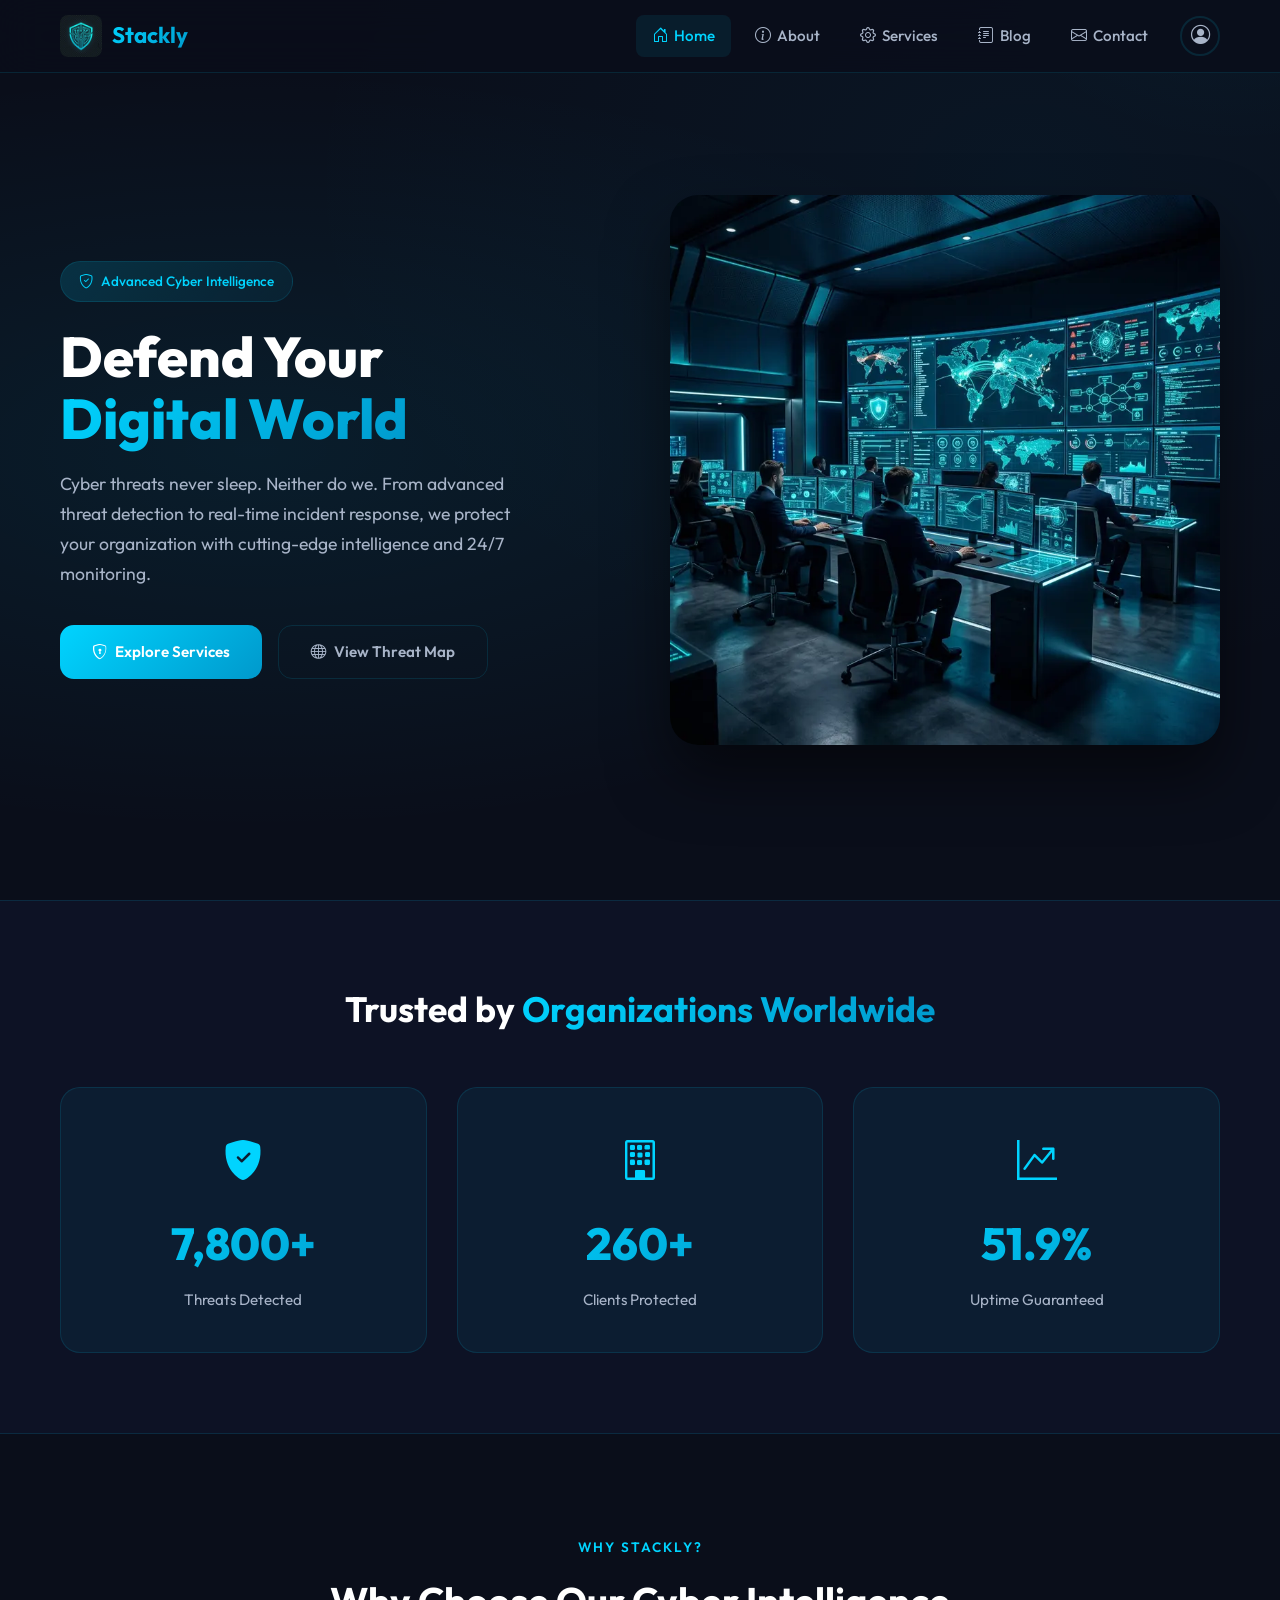
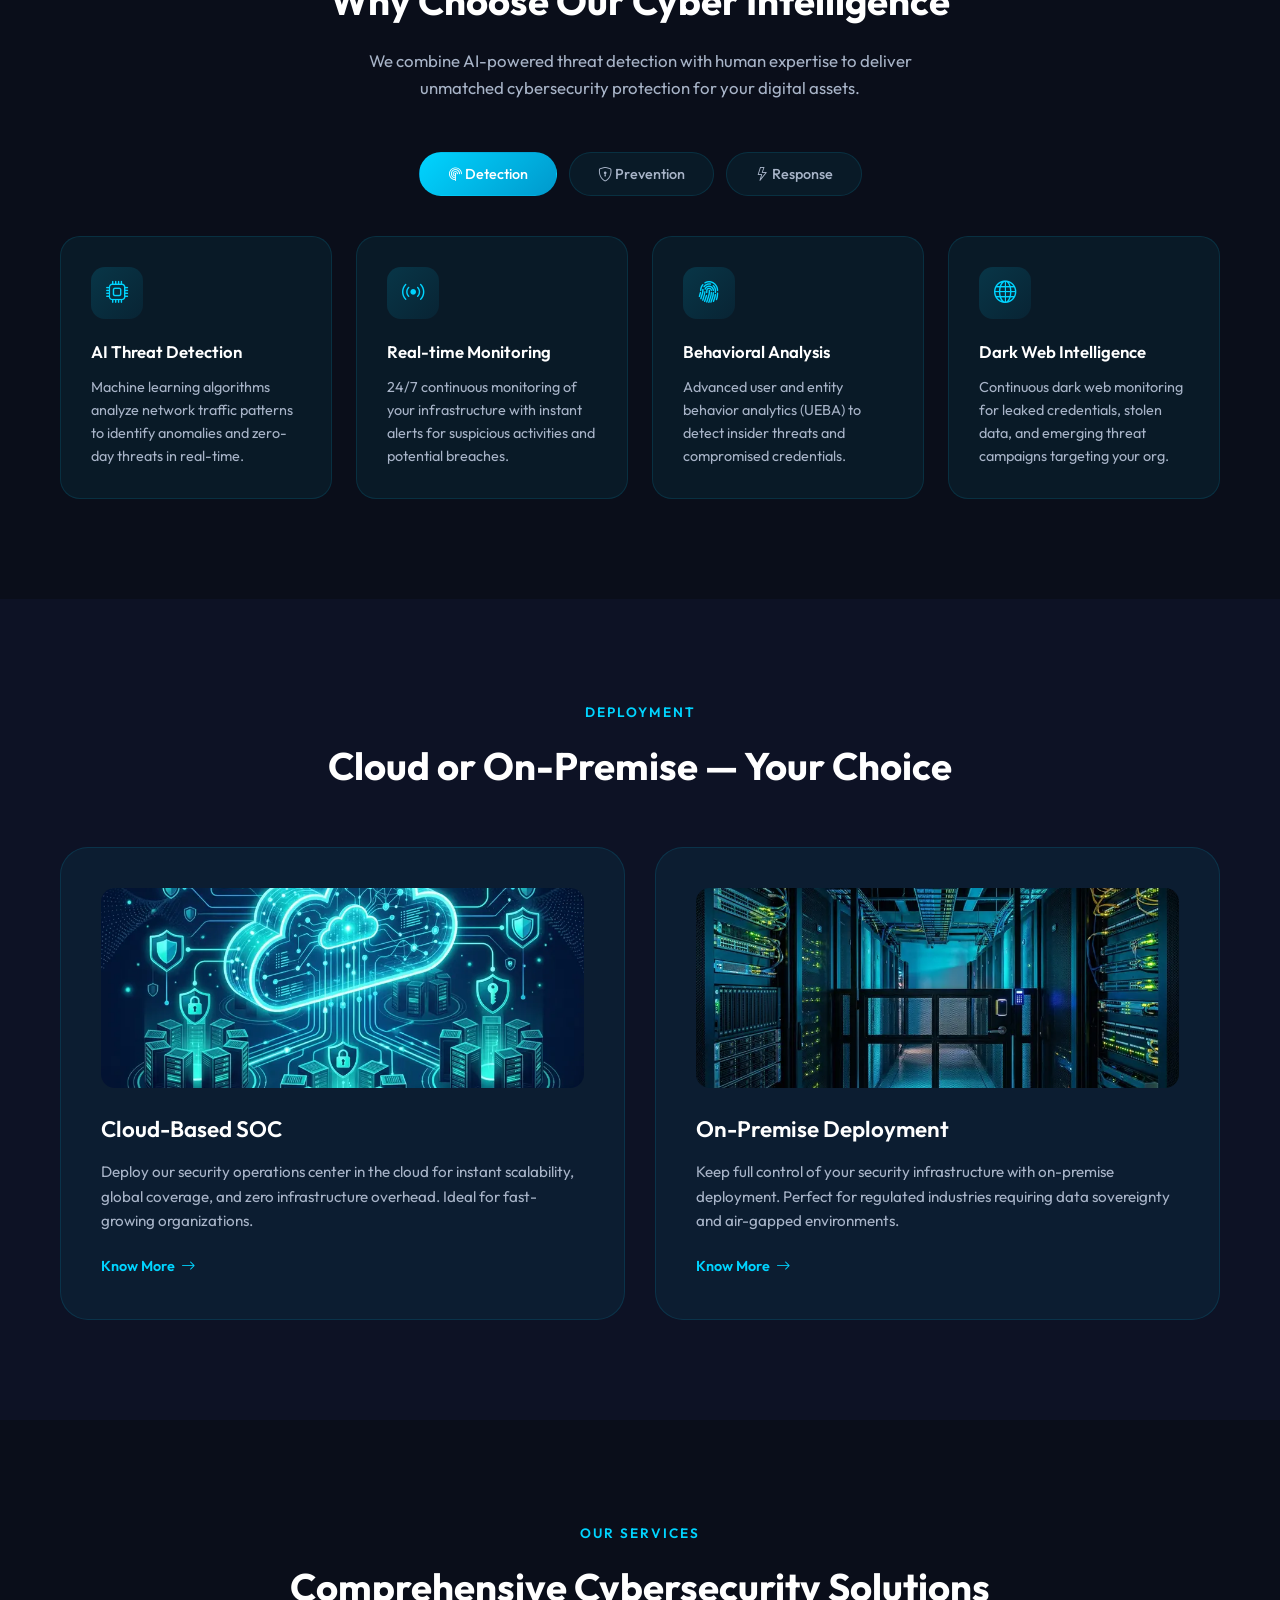
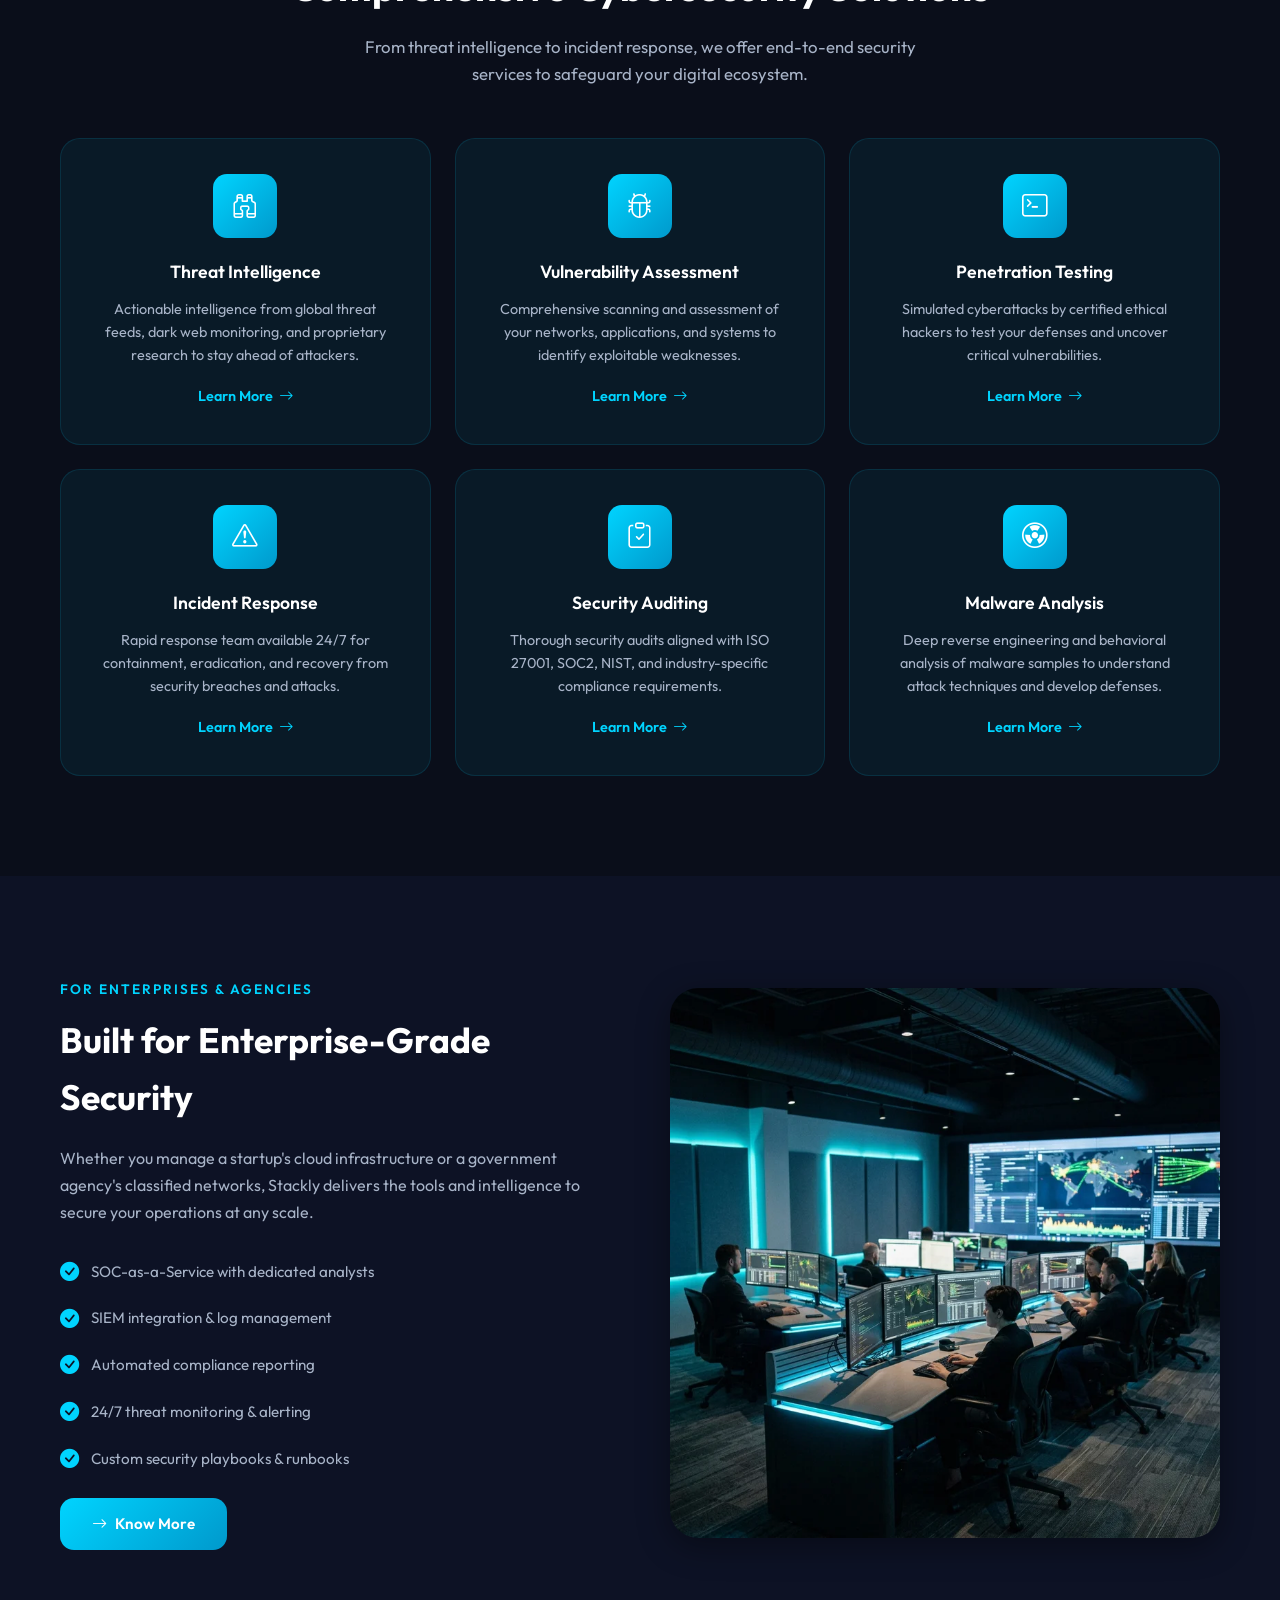
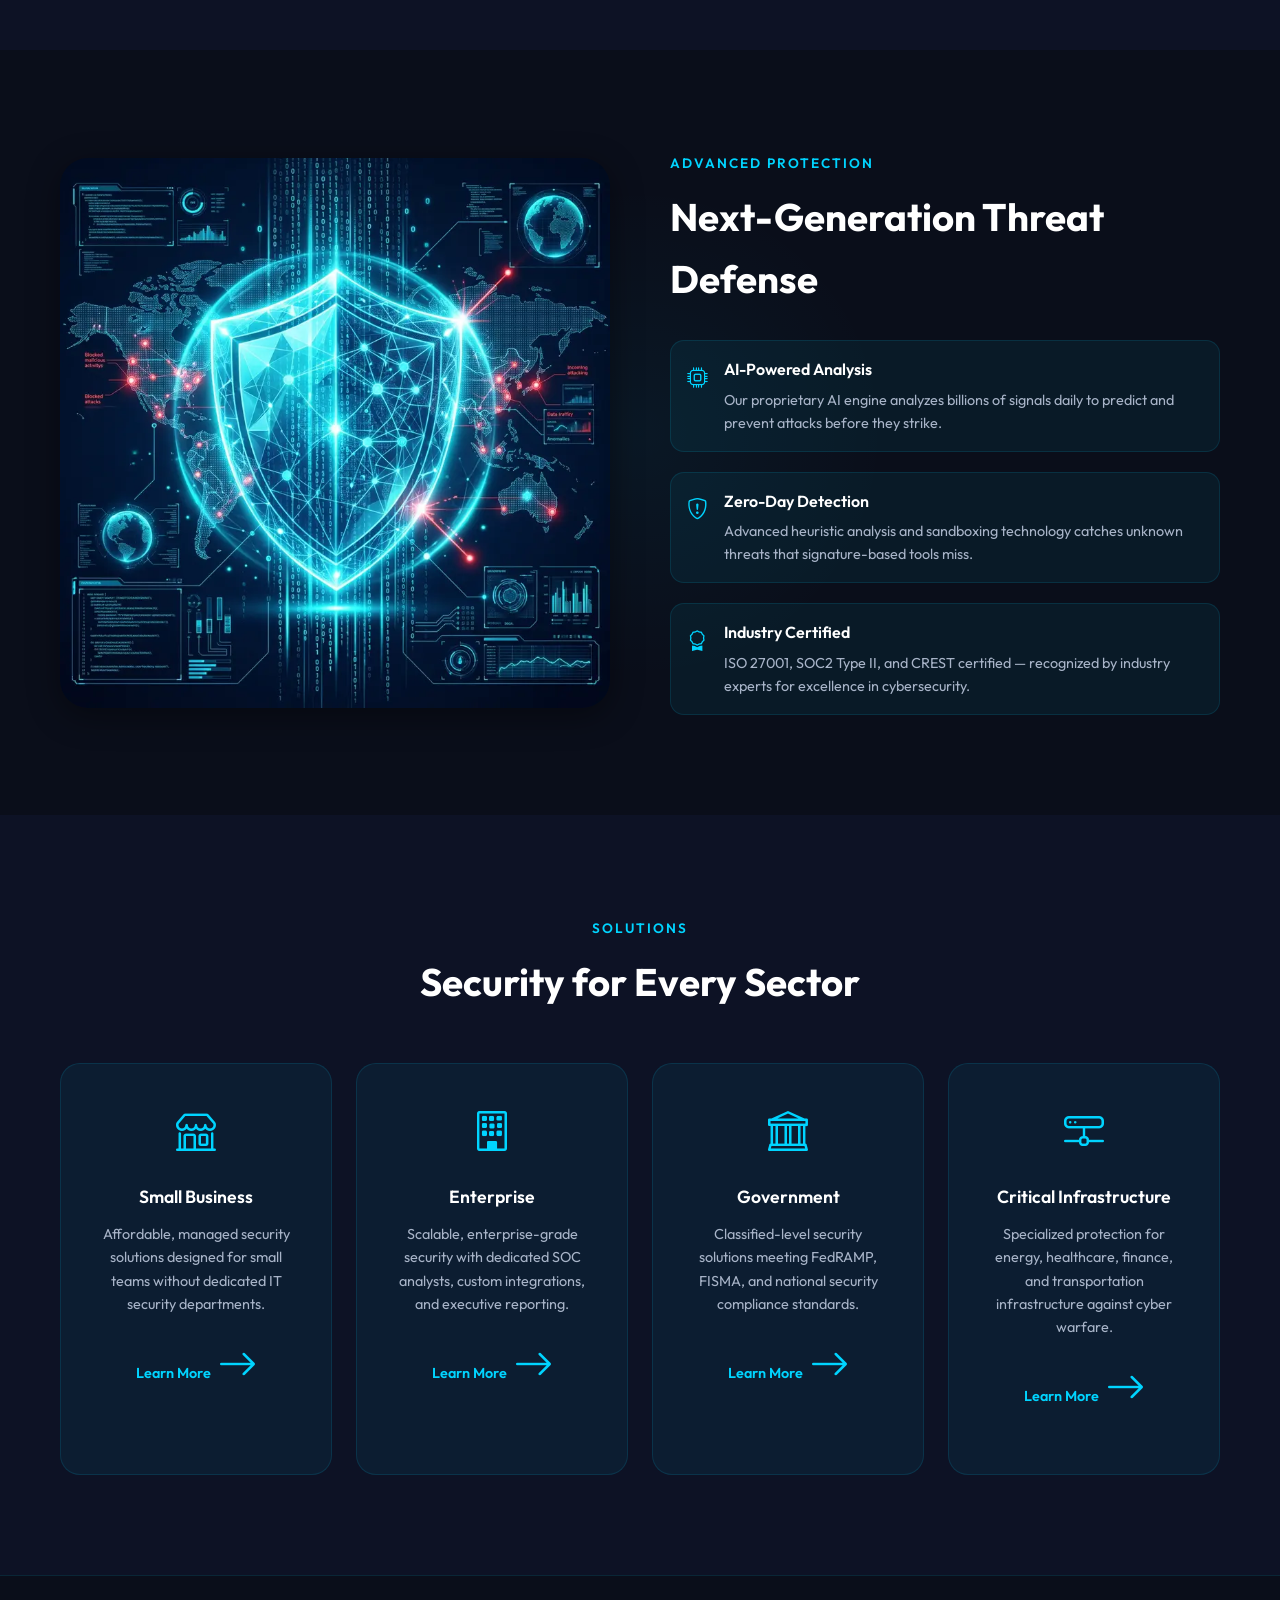
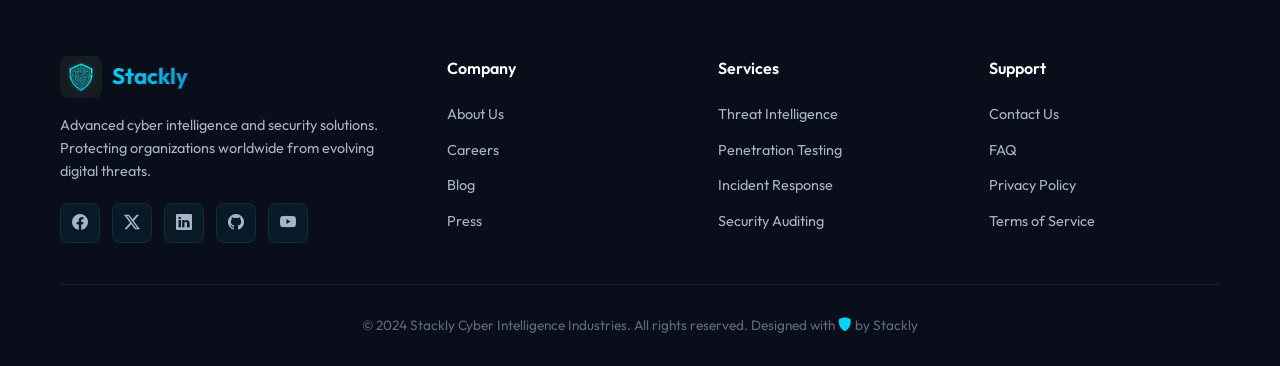
==== index.html @ 133c7b4c "Deploy Cyber Intelligence theme and configure GitHub Pages" ====
<!DOCTYPE html>
<html lang="en">
<head>
  <meta charset="UTF-8">
  <meta name="viewport" content="width=device-width, initial-scale=1.0">
  <meta name="description" content="Stackly Cyber Intelligence - Advanced threat detection, vulnerability assessment, and cybersecurity solutions for enterprises and organizations worldwide.">
  <title>Stackly || Cyber Intelligence</title>
  <link href="https://cdn.jsdelivr.net/npm/bootstrap-icons@1.11.3/font/bootstrap-icons.css" rel="stylesheet">
  <link rel="stylesheet" href="style.css">
</head>
<body>

<!-- ===== NAVBAR ===== -->
<nav class="navbar" id="navbar">
  <div class="container">
    <a href="index.html" class="navbar-brand">
      <img src="logo.webp" alt="Stackly Logo" class="logo-img">
      <span class="brand-text">Stackly</span>
    </a>

    <ul class="nav-links" id="navLinks">
      <li><a href="index.html" class="active"><i class="bi bi-house-door"></i> Home</a></li>
      <li><a href="about.html"><i class="bi bi-info-circle"></i> About</a></li>
      <li><a href="services.html"><i class="bi bi-gear"></i> Services</a></li>
      <li><a href="blog.html"><i class="bi bi-journal-text"></i> Blog</a></li>
      <li><a href="contact.html"><i class="bi bi-envelope"></i> Contact</a></li>
      <li class="profile-dropdown">
        <button class="profile-btn" onclick="toggleDropdown()" aria-label="Profile menu">
          <i class="bi bi-person-circle"></i>
        </button>
        <div class="dropdown-menu" id="profileDropdown">
          <a href="login.html"><i class="bi bi-box-arrow-in-right"></i> Login</a>
          <a href="register.html"><i class="bi bi-person-plus"></i> Register</a>
        </div>
      </li>
    </ul>

    <button class="hamburger" onclick="toggleMenu()" aria-label="Toggle navigation">
      <span></span><span></span><span></span>
    </button>
  </div>
</nav>
<div class="nav-overlay" id="navOverlay"></div>

<!-- ===== SECTION 1: HERO ===== -->
<section class="hero-section" id="hero">
  <div class="container">
    <div class="hero-grid">
      <div class="hero-content">
        <div class="hero-badge">
          <i class="bi bi-shield-check"></i> Advanced Cyber Intelligence
        </div>
        <h1 class="hero-title">
          Defend Your<br><span>Digital World</span>
        </h1>
        <p class="hero-text">
          Cyber threats never sleep. Neither do we. From advanced threat detection to real-time incident response, we protect your organization with cutting-edge intelligence and 24/7 monitoring.
        </p>
        <div class="hero-buttons">
          <a href="error.html" class="btn-primary">
            <i class="bi bi-shield-lock"></i> Explore Services
          </a>
          <a href="error.html" class="btn-secondary">
            <i class="bi bi-globe"></i> View Threat Map
          </a>
        </div>
      </div>
      <div class="hero-image">
        <img src="hero-cyber.webp" alt="Cybersecurity Operations Center">
      </div>
    </div>
  </div>
</section>

<!-- ===== SECTION 2: STATS ===== -->
<section class="stats-section" id="stats">
  <div class="container">
    <h2 class="stats-title">Trusted by <span>Organizations Worldwide</span></h2>
    <div class="stats-grid">
      <div class="stat-card fade-up">
        <div class="stat-icon"><i class="bi bi-shield-fill-check"></i></div>
        <div class="stat-number counter" data-target="15000" data-suffix="+">0</div>
        <div class="stat-label">Threats Detected</div>
      </div>
      <div class="stat-card fade-up">
        <div class="stat-icon"><i class="bi bi-building"></i></div>
        <div class="stat-number counter" data-target="500" data-suffix="+">0</div>
        <div class="stat-label">Clients Protected</div>
      </div>
      <div class="stat-card fade-up">
        <div class="stat-icon"><i class="bi bi-graph-up-arrow"></i></div>
        <div class="stat-number counter" data-target="99" data-suffix=".9%">0</div>
        <div class="stat-label">Uptime Guaranteed</div>
      </div>
    </div>
  </div>
</section>

<!-- ===== SECTION 3: WHY CHOOSE US (TABS) ===== -->
<section class="why-section" id="why">
  <div class="container">
    <div class="section-header fade-up">
      <div class="section-subtitle">Why Stackly?</div>
      <h2 class="section-title">Why Choose Our Cyber Intelligence</h2>
      <p class="section-desc">We combine AI-powered threat detection with human expertise to deliver unmatched cybersecurity protection for your digital assets.</p>
    </div>

    <div class="tab-buttons fade-up">
      <button class="tab-btn active" data-tab="detection" onclick="switchTab('detection')">
        <i class="bi bi-radar"></i> Detection
      </button>
      <button class="tab-btn" data-tab="prevention" onclick="switchTab('prevention')">
        <i class="bi bi-shield-lock"></i> Prevention
      </button>
      <button class="tab-btn" data-tab="response" onclick="switchTab('response')">
        <i class="bi bi-lightning"></i> Response
      </button>
    </div>

    <div class="tab-content active" id="detection">
      <div class="feature-grid">
        <div class="feature-card fade-up">
          <div class="feature-icon"><i class="bi bi-cpu"></i></div>
          <h4>AI Threat Detection</h4>
          <p>Machine learning algorithms analyze network traffic patterns to identify anomalies and zero-day threats in real-time.</p>
        </div>
        <div class="feature-card fade-up">
          <div class="feature-icon"><i class="bi bi-broadcast"></i></div>
          <h4>Real-time Monitoring</h4>
          <p>24/7 continuous monitoring of your infrastructure with instant alerts for suspicious activities and potential breaches.</p>
        </div>
        <div class="feature-card fade-up">
          <div class="feature-icon"><i class="bi bi-fingerprint"></i></div>
          <h4>Behavioral Analysis</h4>
          <p>Advanced user and entity behavior analytics (UEBA) to detect insider threats and compromised credentials.</p>
        </div>
        <div class="feature-card fade-up">
          <div class="feature-icon"><i class="bi bi-globe"></i></div>
          <h4>Dark Web Intelligence</h4>
          <p>Continuous dark web monitoring for leaked credentials, stolen data, and emerging threat campaigns targeting your org.</p>
        </div>
      </div>
    </div>

    <div class="tab-content" id="prevention">
      <div class="feature-grid">
        <div class="feature-card fade-up">
          <div class="feature-icon"><i class="bi bi-firewall"></i></div>
          <h4>Next-Gen Firewall</h4>
          <p>Advanced firewall configurations with deep packet inspection and application-layer filtering for robust perimeter defense.</p>
        </div>
        <div class="feature-card fade-up">
          <div class="feature-icon"><i class="bi bi-lock"></i></div>
          <h4>Zero Trust Architecture</h4>
          <p>Implement zero trust security models — verify every user, device, and connection before granting network access.</p>
        </div>
        <div class="feature-card fade-up">
          <div class="feature-icon"><i class="bi bi-patch-check"></i></div>
          <h4>Vulnerability Management</h4>
          <p>Continuous vulnerability scanning and patch management to close security gaps before attackers exploit them.</p>
        </div>
        <div class="feature-card fade-up">
          <div class="feature-icon"><i class="bi bi-key"></i></div>
          <h4>Access Control</h4>
          <p>Multi-factor authentication and privileged access management to protect sensitive systems and data resources.</p>
        </div>
      </div>
    </div>

    <div class="tab-content" id="response">
      <div class="feature-grid">
        <div class="feature-card fade-up">
          <div class="feature-icon"><i class="bi bi-lightning-charge"></i></div>
          <h4>Incident Response</h4>
          <p>Rapid incident response with automated containment, investigation, and recovery procedures available 24/7/365.</p>
        </div>
        <div class="feature-card fade-up">
          <div class="feature-icon"><i class="bi bi-search"></i></div>
          <h4>Digital Forensics</h4>
          <p>Expert forensic analysis to determine breach scope, identify attack vectors, and gather evidence for prosecution.</p>
        </div>
        <div class="feature-card fade-up">
          <div class="feature-icon"><i class="bi bi-arrow-repeat"></i></div>
          <h4>Disaster Recovery</h4>
          <p>Comprehensive business continuity and disaster recovery planning to minimize downtime after security incidents.</p>
        </div>
        <div class="feature-card fade-up">
          <div class="feature-icon"><i class="bi bi-file-earmark-text"></i></div>
          <h4>Compliance Reporting</h4>
          <p>Automated compliance reporting for SOC2, ISO 27001, GDPR, HIPAA, and other regulatory frameworks and standards.</p>
        </div>
      </div>
    </div>
  </div>
</section>

<!-- ===== SECTION 4: PLATFORM (Cloud / On-Premise) ===== -->
<section class="platform-section" id="platform">
  <div class="container">
    <div class="section-header fade-up">
      <div class="section-subtitle">Deployment</div>
      <h2 class="section-title">Cloud or On-Premise — Your Choice</h2>
    </div>
    <div class="platform-grid">
      <div class="platform-card fade-up">
        <img src="cloud-soc.webp" alt="Cloud Security Operations Center">
        <h3>Cloud-Based SOC</h3>
        <p>Deploy our security operations center in the cloud for instant scalability, global coverage, and zero infrastructure overhead. Ideal for fast-growing organizations.</p>
        <a href="error.html" class="learn-link">Know More <i class="bi bi-arrow-right"></i></a>
      </div>
      <div class="platform-card fade-up">
        <img src="onprem-security.webp" alt="On-premise security deployment">
        <h3>On-Premise Deployment</h3>
        <p>Keep full control of your security infrastructure with on-premise deployment. Perfect for regulated industries requiring data sovereignty and air-gapped environments.</p>
        <a href="error.html" class="learn-link">Know More <i class="bi bi-arrow-right"></i></a>
      </div>
    </div>
  </div>
</section>

<!-- ===== SECTION 5: OUR SERVICES GRID ===== -->
<section class="services-section" id="services">
  <div class="container">
    <div class="section-header fade-up">
      <div class="section-subtitle">Our Services</div>
      <h2 class="section-title">Comprehensive Cybersecurity Solutions</h2>
      <p class="section-desc">From threat intelligence to incident response, we offer end-to-end security services to safeguard your digital ecosystem.</p>
    </div>
    <div class="services-grid">
      <div class="service-card fade-up">
        <div class="service-icon"><i class="bi bi-binoculars"></i></div>
        <h4>Threat Intelligence</h4>
        <p>Actionable intelligence from global threat feeds, dark web monitoring, and proprietary research to stay ahead of attackers.</p>
        <a href="error.html" class="learn-link">Learn More <i class="bi bi-arrow-right"></i></a>
      </div>
      <div class="service-card fade-up">
        <div class="service-icon"><i class="bi bi-bug"></i></div>
        <h4>Vulnerability Assessment</h4>
        <p>Comprehensive scanning and assessment of your networks, applications, and systems to identify exploitable weaknesses.</p>
        <a href="error.html" class="learn-link">Learn More <i class="bi bi-arrow-right"></i></a>
      </div>
      <div class="service-card fade-up">
        <div class="service-icon"><i class="bi bi-terminal"></i></div>
        <h4>Penetration Testing</h4>
        <p>Simulated cyberattacks by certified ethical hackers to test your defenses and uncover critical vulnerabilities.</p>
        <a href="error.html" class="learn-link">Learn More <i class="bi bi-arrow-right"></i></a>
      </div>
      <div class="service-card fade-up">
        <div class="service-icon"><i class="bi bi-exclamation-triangle"></i></div>
        <h4>Incident Response</h4>
        <p>Rapid response team available 24/7 for containment, eradication, and recovery from security breaches and attacks.</p>
        <a href="error.html" class="learn-link">Learn More <i class="bi bi-arrow-right"></i></a>
      </div>
      <div class="service-card fade-up">
        <div class="service-icon"><i class="bi bi-clipboard-check"></i></div>
        <h4>Security Auditing</h4>
        <p>Thorough security audits aligned with ISO 27001, SOC2, NIST, and industry-specific compliance requirements.</p>
        <a href="error.html" class="learn-link">Learn More <i class="bi bi-arrow-right"></i></a>
      </div>
      <div class="service-card fade-up">
        <div class="service-icon"><i class="bi bi-radioactive"></i></div>
        <h4>Malware Analysis</h4>
        <p>Deep reverse engineering and behavioral analysis of malware samples to understand attack techniques and develop defenses.</p>
        <a href="error.html" class="learn-link">Learn More <i class="bi bi-arrow-right"></i></a>
      </div>
    </div>
  </div>
</section>

<!-- ===== SECTION 6: ENTERPRISE ===== -->
<section class="small-biz-section" id="enterprise">
  <div class="container">
    <div class="small-biz-grid">
      <div class="small-biz-content fade-up">
        <div class="section-subtitle">For Enterprises & Agencies</div>
        <h2>Built for Enterprise-Grade Security</h2>
        <p>Whether you manage a startup's cloud infrastructure or a government agency's classified networks, Stackly delivers the tools and intelligence to secure your operations at any scale.</p>
        <ul class="biz-features">
          <li><i class="bi bi-check-circle-fill"></i> SOC-as-a-Service with dedicated analysts</li>
          <li><i class="bi bi-check-circle-fill"></i> SIEM integration & log management</li>
          <li><i class="bi bi-check-circle-fill"></i> Automated compliance reporting</li>
          <li><i class="bi bi-check-circle-fill"></i> 24/7 threat monitoring & alerting</li>
          <li><i class="bi bi-check-circle-fill"></i> Custom security playbooks & runbooks</li>
        </ul>
        <a href="services.html" class="btn-primary" style="margin-top: 24px;">
          <i class="bi bi-arrow-right"></i> Know More
        </a>
      </div>
      <div class="small-biz-image fade-up">
        <img src="cyber-ops.webp" alt="Enterprise cybersecurity operations">
      </div>
    </div>
  </div>
</section>

<!-- ===== SECTION 7: SPOTLIGHT ===== -->
<section class="spotlight-section" id="spotlight">
  <div class="container">
    <div class="spotlight-grid">
      <div class="spotlight-image fade-up">
        <img src="spotlight-cyber.webp" alt="Advanced threat protection technology">
      </div>
      <div class="spotlight-content fade-up">
        <div class="section-subtitle">Advanced Protection</div>
        <h2 class="section-title" style="text-align:left">Next-Generation Threat Defense</h2>
        <ul class="spotlight-list">
          <li>
            <i class="bi bi-cpu"></i>
            <div>
              <h4>AI-Powered Analysis</h4>
              <p>Our proprietary AI engine analyzes billions of signals daily to predict and prevent attacks before they strike.</p>
            </div>
          </li>
          <li>
            <i class="bi bi-shield-exclamation"></i>
            <div>
              <h4>Zero-Day Detection</h4>
              <p>Advanced heuristic analysis and sandboxing technology catches unknown threats that signature-based tools miss.</p>
            </div>
          </li>
          <li>
            <i class="bi bi-award"></i>
            <div>
              <h4>Industry Certified</h4>
              <p>ISO 27001, SOC2 Type II, and CREST certified — recognized by industry experts for excellence in cybersecurity.</p>
            </div>
          </li>
        </ul>
      </div>
    </div>
  </div>
</section>

<!-- ===== SECTION 8: SOLUTIONS GRID ===== -->
<section class="solutions-section" id="solutions">
  <div class="container">
    <div class="section-header fade-up">
      <div class="section-subtitle">Solutions</div>
      <h2 class="section-title">Security for Every Sector</h2>
    </div>
    <div class="solutions-grid">
      <div class="solution-card fade-up">
        <i class="bi bi-shop"></i>
        <h4>Small Business</h4>
        <p>Affordable, managed security solutions designed for small teams without dedicated IT security departments.</p>
        <a href="error.html" class="learn-link">Learn More <i class="bi bi-arrow-right"></i></a>
      </div>
      <div class="solution-card fade-up">
        <i class="bi bi-building"></i>
        <h4>Enterprise</h4>
        <p>Scalable, enterprise-grade security with dedicated SOC analysts, custom integrations, and executive reporting.</p>
        <a href="error.html" class="learn-link">Learn More <i class="bi bi-arrow-right"></i></a>
      </div>
      <div class="solution-card fade-up">
        <i class="bi bi-bank"></i>
        <h4>Government</h4>
        <p>Classified-level security solutions meeting FedRAMP, FISMA, and national security compliance standards.</p>
        <a href="error.html" class="learn-link">Learn More <i class="bi bi-arrow-right"></i></a>
      </div>
      <div class="solution-card fade-up">
        <i class="bi bi-hdd-network"></i>
        <h4>Critical Infrastructure</h4>
        <p>Specialized protection for energy, healthcare, finance, and transportation infrastructure against cyber warfare.</p>
        <a href="error.html" class="learn-link">Learn More <i class="bi bi-arrow-right"></i></a>
      </div>
    </div>
  </div>
</section>

<!-- ===== FOOTER ===== -->
<footer class="footer" id="footer">
  <div class="container">
    <div class="footer-grid">
      <div class="footer-brand">
        <a href="index.html" class="navbar-brand">
          <img src="logo.webp" alt="Stackly Logo" class="logo-img">
          <span class="brand-text">Stackly</span>
        </a>
        <p>Advanced cyber intelligence and security solutions. Protecting organizations worldwide from evolving digital threats.</p>
        <div class="footer-socials">
          <a href="error.html" aria-label="Facebook"><i class="bi bi-facebook"></i></a>
          <a href="error.html" aria-label="Twitter"><i class="bi bi-twitter-x"></i></a>
          <a href="error.html" aria-label="LinkedIn"><i class="bi bi-linkedin"></i></a>
          <a href="https://github.com/lingalamanasa/Cyber-Intilegence" target="_blank" rel="noopener noreferrer" aria-label="GitHub"><i class="bi bi-github"></i></a>
          <a href="error.html" aria-label="YouTube"><i class="bi bi-youtube"></i></a>
        </div>
      </div>
      <div class="footer-column">
        <h4>Company</h4>
        <ul>
          <li><a href="about.html">About Us</a></li>
          <li><a href="error.html">Careers</a></li>
          <li><a href="blog.html">Blog</a></li>
          <li><a href="error.html">Press</a></li>
        </ul>
      </div>
      <div class="footer-column">
        <h4>Services</h4>
        <ul>
          <li><a href="services.html">Threat Intelligence</a></li>
          <li><a href="services.html">Penetration Testing</a></li>
          <li><a href="services.html">Incident Response</a></li>
          <li><a href="services.html">Security Auditing</a></li>
        </ul>
      </div>
      <div class="footer-column">
        <h4>Support</h4>
        <ul>
          <li><a href="contact.html">Contact Us</a></li>
          <li><a href="error.html">FAQ</a></li>
          <li><a href="error.html">Privacy Policy</a></li>
          <li><a href="error.html">Terms of Service</a></li>
        </ul>
      </div>
    </div>
    <div class="footer-bottom">
      <p>&copy; 2024 Stackly Cyber Intelligence Industries. All rights reserved. Designed with <i class="bi bi-shield-fill" style="color:var(--accent)"></i> by Stackly</p>
    </div>
  </div>
</footer>

<script src="main.js"></script>
</body>
</html>
---- style.css ----
/* ===== STACKLY CYBER INTELLIGENCE - GLOBAL DESIGN SYSTEM ===== */
@import url('https://fonts.googleapis.com/css2?family=Outfit:wght@300;400;500;600;700;800&display=swap');

:root {
  --bg-primary: #0a0e1a;
  --bg-secondary: #0d1225;
  --bg-tertiary: #131a2e;
  --bg-card: rgba(0, 212, 255, 0.06);
  --bg-card-hover: rgba(0, 212, 255, 0.12);
  --accent: #00d4ff;
  --accent-hover: #33ddff;
  --accent-secondary: #0099cc;
  --accent-glow: rgba(0, 212, 255, 0.3);
  --text-primary: #ffffff;
  --text-secondary: #a8b4c8;
  --text-muted: #5d6a7a;
  --gradient: linear-gradient(135deg, #00d4ff, #0099cc);
  --gradient-soft: linear-gradient(135deg, rgba(0,212,255,0.15), rgba(0,153,204,0.08));
  --border-color: rgba(0, 212, 255, 0.12);
  --border-glow: rgba(0, 212, 255, 0.25);
  --shadow-card: 0 8px 32px rgba(0, 0, 0, 0.4);
  --shadow-hover: 0 16px 48px rgba(0, 212, 255, 0.15);
  --radius-sm: 8px;
  --radius-md: 14px;
  --radius-lg: 20px;
  --radius-xl: 28px;
  --transition: all 0.3s cubic-bezier(0.25, 0.46, 0.45, 0.94);
  --font: 'Outfit', system-ui, -apple-system, sans-serif;
}

* {
  margin: 0;
  padding: 0;
  box-sizing: border-box;
}

html {
  scroll-behavior: smooth;
}

body {
  font-family: var(--font);
  background: var(--bg-primary);
  color: var(--text-primary);
  line-height: 1.6;
  overflow-x: hidden;
}

a {
  text-decoration: none;
  color: inherit;
  transition: var(--transition);
}

img {
  max-width: 100%;
  height: auto;
  display: block;
}

.container {
  max-width: 1200px;
  margin: 0 auto;
  padding: 0 20px;
}

/* ===== NAVBAR ===== */
.navbar {
  position: fixed;
  top: 0;
  left: 0;
  right: 0;
  z-index: 1000;
  padding: 15px 0;
  background: rgba(10, 14, 26, 0.85);
  backdrop-filter: blur(20px);
  -webkit-backdrop-filter: blur(20px);
  border-bottom: 1px solid var(--border-color);
  transition: var(--transition);
}

.navbar.scrolled {
  padding: 10px 0;
  background: rgba(10, 14, 26, 0.95);
}

.navbar .container {
  display: flex;
  align-items: center;
  justify-content: space-between;
}

.navbar-brand {
  display: flex;
  align-items: center;
  gap: 10px;
}

.logo-img {
  height: 42px;
  width: auto;
  border-radius: 8px;
}

.brand-text {
  font-size: 1.4rem;
  font-weight: 700;
  background: var(--gradient);
  -webkit-background-clip: text;
  -webkit-text-fill-color: transparent;
  background-clip: text;
}

.nav-links {
  display: flex;
  align-items: center;
  gap: 8px;
  list-style: none;
}

.nav-links a {
  padding: 8px 16px;
  border-radius: var(--radius-sm);
  color: var(--text-secondary);
  font-size: 0.95rem;
  font-weight: 500;
  display: flex;
  align-items: center;
  gap: 6px;
  transition: var(--transition);
}

.nav-links a:hover,
.nav-links a.active {
  color: var(--accent);
  background: rgba(0, 212, 255, 0.08);
}

.nav-links a i {
  font-size: 1rem;
}

/* Profile Dropdown */
.profile-dropdown {
  position: relative;
  margin-left: 8px;
}

.profile-btn {
  background: none;
  border: 2px solid var(--border-color);
  border-radius: 50%;
  width: 40px;
  height: 40px;
  display: flex;
  align-items: center;
  justify-content: center;
  cursor: pointer;
  color: var(--text-secondary);
  font-size: 1.2rem;
  transition: var(--transition);
}

.profile-btn:hover {
  border-color: var(--accent);
  color: var(--accent);
}

.dropdown-menu {
  position: absolute;
  top: calc(100% + 10px);
  right: 0;
  min-width: 180px;
  background: var(--bg-tertiary);
  border: 1px solid var(--border-color);
  border-radius: var(--radius-md);
  padding: 8px;
  opacity: 0;
  visibility: hidden;
  transform: translateY(-10px);
  transition: var(--transition);
  box-shadow: var(--shadow-card);
}

.dropdown-menu.show {
  opacity: 1;
  visibility: visible;
  transform: translateY(0);
}

.dropdown-menu a {
  display: flex;
  align-items: center;
  gap: 10px;
  padding: 10px 14px;
  border-radius: var(--radius-sm);
  color: var(--text-secondary);
  font-size: 0.9rem;
}

.dropdown-menu a:hover {
  background: rgba(0, 212, 255, 0.1);
  color: var(--accent);
}

/* Hamburger */
.hamburger {
  display: none;
  flex-direction: column;
  gap: 5px;
  cursor: pointer;
  background: none;
  border: none;
  padding: 5px;
}

.hamburger span {
  width: 24px;
  height: 2px;
  background: var(--text-secondary);
  border-radius: 2px;
  transition: var(--transition);
}

.hamburger.active span:nth-child(1) {
  transform: rotate(45deg) translate(5px, 5px);
}

.hamburger.active span:nth-child(2) {
  opacity: 0;
}

.hamburger.active span:nth-child(3) {
  transform: rotate(-45deg) translate(5px, -5px);
}

/* Nav Overlay */
.nav-overlay {
  display: none;
  position: fixed;
  top: 0;
  left: 0;
  right: 0;
  bottom: 0;
  background: rgba(0, 0, 0, 0.5);
  z-index: 998;
}

.nav-overlay.active {
  display: block;
}

/* ===== HERO SECTION ===== */
.hero-section {
  min-height: 100vh;
  display: flex;
  align-items: center;
  padding: 120px 0 80px;
  background: radial-gradient(ellipse at 20% 50%, rgba(0, 212, 255, 0.08) 0%, transparent 60%),
              radial-gradient(ellipse at 80% 20%, rgba(0, 153, 204, 0.06) 0%, transparent 50%),
              var(--bg-primary);
  position: relative;
  overflow: hidden;
}

.hero-section::before {
  content: '';
  position: absolute;
  top: -50%;
  right: -20%;
  width: 600px;
  height: 600px;
  background: radial-gradient(circle, rgba(0, 212, 255, 0.06), transparent 70%);
  border-radius: 50%;
  animation: float 8s ease-in-out infinite;
}

@keyframes float {
  0%, 100% { transform: translateY(0) rotate(0deg); }
  50% { transform: translateY(-30px) rotate(5deg); }
}

.hero-grid {
  display: grid;
  grid-template-columns: 1fr 1fr;
  gap: 60px;
  align-items: center;
}

.hero-content {
  position: relative;
  z-index: 2;
}

.hero-badge {
  display: inline-flex;
  align-items: center;
  gap: 8px;
  padding: 8px 18px;
  background: var(--gradient-soft);
  border: 1px solid var(--border-color);
  border-radius: 50px;
  font-size: 0.85rem;
  color: var(--accent);
  margin-bottom: 24px;
  font-weight: 500;
}

.hero-badge i {
  font-size: 0.9rem;
}

.hero-title {
  font-size: 3.5rem;
  font-weight: 800;
  line-height: 1.1;
  margin-bottom: 20px;
}

.hero-title span {
  background: var(--gradient);
  -webkit-background-clip: text;
  -webkit-text-fill-color: transparent;
  background-clip: text;
}

.hero-text {
  font-size: 1.1rem;
  color: var(--text-secondary);
  max-width: 480px;
  margin-bottom: 36px;
  line-height: 1.7;
}

.hero-buttons {
  display: flex;
  gap: 16px;
  flex-wrap: wrap;
}

.hero-image {
  position: relative;
  z-index: 2;
}

.hero-image img {
  width: 100%;
  border-radius: var(--radius-xl);
  box-shadow: 0 30px 60px rgba(0, 0, 0, 0.5);
  animation: heroFloat 6s ease-in-out infinite;
}

@keyframes heroFloat {
  0%, 100% { transform: translateY(0); }
  50% { transform: translateY(-15px); }
}

/* ===== BUTTONS ===== */
.btn-primary {
  display: inline-flex;
  align-items: center;
  gap: 8px;
  padding: 14px 32px;
  background: var(--gradient);
  color: #fff;
  font-size: 0.95rem;
  font-weight: 600;
  border-radius: var(--radius-md);
  border: none;
  cursor: pointer;
  transition: var(--transition);
  font-family: var(--font);
}

.btn-primary:hover {
  transform: translateY(-2px);
  box-shadow: 0 10px 30px rgba(0, 212, 255, 0.3);
}

.btn-secondary {
  display: inline-flex;
  align-items: center;
  gap: 8px;
  padding: 14px 32px;
  background: transparent;
  color: var(--text-secondary);
  font-size: 0.95rem;
  font-weight: 600;
  border-radius: var(--radius-md);
  border: 1px solid var(--border-color);
  cursor: pointer;
  transition: var(--transition);
  font-family: var(--font);
}

.btn-secondary:hover {
  border-color: var(--accent);
  color: var(--accent);
  background: rgba(0, 212, 255, 0.05);
}

/* ===== STATS SECTION ===== */
.stats-section {
  padding: 80px 0;
  background: var(--bg-secondary);
  border-top: 1px solid var(--border-color);
  border-bottom: 1px solid var(--border-color);
}

.stats-title {
  text-align: center;
  font-size: 2.2rem;
  font-weight: 700;
  margin-bottom: 50px;
}

.stats-title span {
  background: var(--gradient);
  -webkit-background-clip: text;
  -webkit-text-fill-color: transparent;
  background-clip: text;
}

.stats-grid {
  display: grid;
  grid-template-columns: repeat(3, 1fr);
  gap: 30px;
}

.stat-card {
  text-align: center;
  padding: 40px 20px;
  background: var(--bg-card);
  border: 1px solid var(--border-color);
  border-radius: var(--radius-lg);
  transition: var(--transition);
}

.stat-card:hover {
  border-color: var(--border-glow);
  background: var(--bg-card-hover);
  transform: translateY(-5px);
  box-shadow: var(--shadow-hover);
}

.stat-icon {
  font-size: 2.5rem;
  color: var(--accent);
  margin-bottom: 16px;
}

.stat-number {
  font-size: 2.8rem;
  font-weight: 800;
  background: var(--gradient);
  -webkit-background-clip: text;
  -webkit-text-fill-color: transparent;
  background-clip: text;
}

.stat-label {
  font-size: 0.95rem;
  color: var(--text-secondary);
  margin-top: 8px;
}

/* ===== WHY CHOOSE US (TABS) ===== */
.why-section {
  padding: 100px 0;
  background: var(--bg-primary);
}

.section-header {
  text-align: center;
  margin-bottom: 50px;
}

.section-subtitle {
  display: inline-block;
  font-size: 0.85rem;
  font-weight: 600;
  color: var(--accent);
  text-transform: uppercase;
  letter-spacing: 2px;
  margin-bottom: 12px;
}

.section-title {
  font-size: 2.4rem;
  font-weight: 700;
  margin-bottom: 16px;
}

.section-desc {
  font-size: 1.05rem;
  color: var(--text-secondary);
  max-width: 600px;
  margin: 0 auto;
}

.tab-buttons {
  display: flex;
  justify-content: center;
  gap: 12px;
  margin-bottom: 40px;
  flex-wrap: wrap;
}

.tab-btn {
  padding: 12px 28px;
  background: var(--bg-card);
  border: 1px solid var(--border-color);
  border-radius: 50px;
  color: var(--text-secondary);
  font-size: 0.9rem;
  font-weight: 500;
  cursor: pointer;
  transition: var(--transition);
  font-family: var(--font);
}

.tab-btn:hover {
  border-color: var(--accent);
  color: var(--accent);
}

.tab-btn.active {
  background: var(--gradient);
  color: #fff;
  border-color: transparent;
}

.tab-content {
  display: none;
}

.tab-content.active {
  display: block;
  animation: fadeIn 0.4s ease;
}

@keyframes fadeIn {
  from { opacity: 0; transform: translateY(10px); }
  to { opacity: 1; transform: translateY(0); }
}

.feature-grid {
  display: grid;
  grid-template-columns: repeat(4, 1fr);
  gap: 24px;
}

.feature-card {
  padding: 30px;
  background: var(--bg-card);
  border: 1px solid var(--border-color);
  border-radius: var(--radius-lg);
  transition: var(--transition);
}

.feature-card:hover {
  border-color: var(--border-glow);
  transform: translateY(-5px);
  box-shadow: var(--shadow-hover);
}

.feature-icon {
  width: 52px;
  height: 52px;
  display: flex;
  align-items: center;
  justify-content: center;
  background: var(--gradient-soft);
  border-radius: var(--radius-md);
  color: var(--accent);
  font-size: 1.4rem;
  margin-bottom: 20px;
}

.feature-card h4 {
  font-size: 1.05rem;
  font-weight: 600;
  margin-bottom: 10px;
}

.feature-card p {
  font-size: 0.9rem;
  color: var(--text-secondary);
  line-height: 1.6;
}

/* ===== PLATFORM SECTION ===== */
.platform-section {
  padding: 100px 0;
  background: var(--bg-secondary);
}

.platform-grid {
  display: grid;
  grid-template-columns: 1fr 1fr;
  gap: 30px;
}

.platform-card {
  padding: 40px;
  background: var(--bg-card);
  border: 1px solid var(--border-color);
  border-radius: var(--radius-xl);
  overflow: hidden;
  transition: var(--transition);
}

.platform-card:hover {
  border-color: var(--border-glow);
  box-shadow: var(--shadow-hover);
}

.platform-card img {
  width: 100%;
  height: 200px;
  object-fit: cover;
  border-radius: var(--radius-md);
  margin-bottom: 24px;
}

.platform-card h3 {
  font-size: 1.4rem;
  font-weight: 600;
  margin-bottom: 12px;
}

.platform-card p {
  color: var(--text-secondary);
  font-size: 0.95rem;
  margin-bottom: 20px;
  line-height: 1.6;
}

.learn-link {
  display: inline-flex;
  align-items: center;
  gap: 6px;
  color: var(--accent);
  font-weight: 600;
  font-size: 0.9rem;
}

.learn-link:hover {
  gap: 10px;
}

/* ===== SERVICES GRID ===== */
.services-section {
  padding: 100px 0;
  background: var(--bg-primary);
}

.services-grid {
  display: grid;
  grid-template-columns: repeat(3, 1fr);
  gap: 24px;
}

.service-card {
  padding: 35px;
  background: var(--bg-card);
  border: 1px solid var(--border-color);
  border-radius: var(--radius-lg);
  transition: var(--transition);
  text-align: center;
}

.service-card:hover {
  border-color: var(--border-glow);
  transform: translateY(-5px);
  box-shadow: var(--shadow-hover);
}

.service-icon {
  width: 64px;
  height: 64px;
  display: flex;
  align-items: center;
  justify-content: center;
  background: var(--gradient);
  border-radius: var(--radius-md);
  color: #fff;
  font-size: 1.6rem;
  margin: 0 auto 20px;
}

.service-card h4 {
  font-size: 1.1rem;
  font-weight: 600;
  margin-bottom: 12px;
}

.service-card p {
  color: var(--text-secondary);
  font-size: 0.9rem;
  margin-bottom: 16px;
  line-height: 1.6;
}

/* ===== ENTERPRISE SECTION ===== */
.small-biz-section {
  padding: 100px 0;
  background: var(--bg-secondary);
}

.small-biz-grid {
  display: grid;
  grid-template-columns: 1fr 1fr;
  gap: 60px;
  align-items: center;
}

.small-biz-content h2 {
  font-size: 2.2rem;
  font-weight: 700;
  margin-bottom: 20px;
}

.small-biz-content p {
  color: var(--text-secondary);
  font-size: 1rem;
  margin-bottom: 30px;
  line-height: 1.7;
}

.biz-features {
  list-style: none;
  display: flex;
  flex-direction: column;
  gap: 16px;
}

.biz-features li {
  display: flex;
  align-items: center;
  gap: 12px;
  color: var(--text-secondary);
  font-size: 0.95rem;
}

.biz-features li i {
  color: var(--accent);
  font-size: 1.2rem;
  flex-shrink: 0;
}

.small-biz-image img {
  width: 100%;
  border-radius: var(--radius-xl);
  box-shadow: var(--shadow-card);
}

/* ===== SPOTLIGHT SECTION ===== */
.spotlight-section {
  padding: 100px 0;
  background: var(--bg-primary);
  position: relative;
  overflow: hidden;
}

.spotlight-section::before {
  content: '';
  position: absolute;
  top: 50%;
  left: 50%;
  transform: translate(-50%, -50%);
  width: 500px;
  height: 500px;
  background: radial-gradient(circle, rgba(0, 212, 255, 0.05), transparent 70%);
  border-radius: 50%;
}

.spotlight-grid {
  display: grid;
  grid-template-columns: 1fr 1fr;
  gap: 60px;
  align-items: center;
}

.spotlight-image img {
  width: 100%;
  border-radius: var(--radius-xl);
  box-shadow: var(--shadow-card);
}

.spotlight-list {
  list-style: none;
  display: flex;
  flex-direction: column;
  gap: 20px;
  margin-top: 30px;
}

.spotlight-list li {
  display: flex;
  gap: 16px;
  padding: 16px;
  background: var(--bg-card);
  border: 1px solid var(--border-color);
  border-radius: var(--radius-md);
  transition: var(--transition);
}

.spotlight-list li:hover {
  border-color: var(--border-glow);
}

.spotlight-list li i {
  color: var(--accent);
  font-size: 1.3rem;
  flex-shrink: 0;
  margin-top: 4px;
}

.spotlight-list h4 {
  font-size: 1rem;
  font-weight: 600;
  margin-bottom: 6px;
}

.spotlight-list p {
  font-size: 0.9rem;
  color: var(--text-secondary);
  line-height: 1.6;
}

/* ===== SOLUTIONS SECTION ===== */
.solutions-section {
  padding: 100px 0;
  background: var(--bg-secondary);
}

.solutions-grid {
  display: grid;
  grid-template-columns: repeat(4, 1fr);
  gap: 24px;
}

.solution-card {
  padding: 35px;
  background: var(--bg-card);
  border: 1px solid var(--border-color);
  border-radius: var(--radius-lg);
  transition: var(--transition);
  text-align: center;
}

.solution-card:hover {
  border-color: var(--border-glow);
  transform: translateY(-5px);
  box-shadow: var(--shadow-hover);
}

.solution-card i {
  font-size: 2.5rem;
  color: var(--accent);
  margin-bottom: 20px;
  display: block;
}

.solution-card h4 {
  font-size: 1.1rem;
  font-weight: 600;
  margin-bottom: 12px;
}

.solution-card p {
  color: var(--text-secondary);
  font-size: 0.9rem;
  margin-bottom: 16px;
  line-height: 1.6;
}

/* ===== FOOTER ===== */
.footer {
  padding: 80px 0 30px;
  background: var(--bg-primary);
  border-top: 1px solid var(--border-color);
}

.footer-grid {
  display: grid;
  grid-template-columns: 1.5fr 1fr 1fr 1fr;
  gap: 40px;
  margin-bottom: 40px;
}

.footer-brand p {
  color: var(--text-secondary);
  font-size: 0.9rem;
  margin-top: 16px;
  line-height: 1.6;
}

.footer-socials {
  display: flex;
  gap: 12px;
  margin-top: 20px;
}

.footer-socials a {
  width: 40px;
  height: 40px;
  display: flex;
  align-items: center;
  justify-content: center;
  background: var(--bg-card);
  border: 1px solid var(--border-color);
  border-radius: var(--radius-sm);
  color: var(--text-secondary);
  font-size: 1rem;
  transition: var(--transition);
}

.footer-socials a:hover {
  background: var(--gradient);
  color: #fff;
  border-color: transparent;
  transform: translateY(-3px);
}

.footer-column h4 {
  font-size: 1rem;
  font-weight: 600;
  margin-bottom: 20px;
  color: var(--text-primary);
}

.footer-column ul {
  list-style: none;
}

.footer-column ul li {
  margin-bottom: 10px;
}

.footer-column ul a {
  color: var(--text-secondary);
  font-size: 0.9rem;
}

.footer-column ul a:hover {
  color: var(--accent);
}

.footer-bottom {
  padding-top: 30px;
  border-top: 1px solid var(--border-color);
  text-align: center;
}

.footer-bottom p {
  color: var(--text-muted);
  font-size: 0.85rem;
}

/* ===== PAGE HERO (Inner pages) ===== */
.page-hero {
  padding: 140px 0 60px;
  text-align: center;
  background: radial-gradient(ellipse at center, rgba(0, 212, 255, 0.08) 0%, transparent 60%),
              var(--bg-primary);
}

.page-hero h1 {
  font-size: 3rem;
  font-weight: 800;
  margin-bottom: 16px;
}

.page-hero p {
  font-size: 1.1rem;
  color: var(--text-secondary);
  max-width: 600px;
  margin: 0 auto;
}

/* ===== RESPONSIVE ===== */
@media (max-width: 1024px) {
  .hero-title { font-size: 2.8rem; }
  .feature-grid { grid-template-columns: repeat(2, 1fr); }
  .solutions-grid { grid-template-columns: repeat(2, 1fr); }
  .footer-grid { grid-template-columns: 1fr 1fr; gap: 30px; }
}

@media (max-width: 768px) {
  .hamburger { display: flex; }

  .nav-links {
    position: fixed;
    top: 0;
    right: -100%;
    width: 280px;
    height: 100vh;
    background: var(--bg-secondary);
    flex-direction: column;
    padding: 80px 20px 20px;
    border-left: 1px solid var(--border-color);
    z-index: 999;
    transition: var(--transition);
    align-items: flex-start;
  }

  .nav-links.active {
    right: 0;
  }

  .nav-links a {
    width: 100%;
    padding: 12px 16px;
  }

  .hero-grid { grid-template-columns: 1fr; gap: 40px; }
  .hero-title { font-size: 2.4rem; }
  .hero-image { order: -1; }
  .stats-grid { grid-template-columns: 1fr; }
  .platform-grid { grid-template-columns: 1fr; }
  .services-grid { grid-template-columns: 1fr; }
  .small-biz-grid { grid-template-columns: 1fr; }
  .spotlight-grid { grid-template-columns: 1fr; }
  .solutions-grid { grid-template-columns: 1fr; }
  .feature-grid { grid-template-columns: 1fr; }
  .footer-grid { grid-template-columns: 1fr; }
  .section-title { font-size: 1.8rem; }
  .stats-title { font-size: 1.6rem; }
  .page-hero h1 { font-size: 2.2rem; }
}

@media (max-width: 480px) {
  .hero-title { font-size: 2rem; }
  .hero-buttons { flex-direction: column; }
  .container { padding: 0 16px; }
}
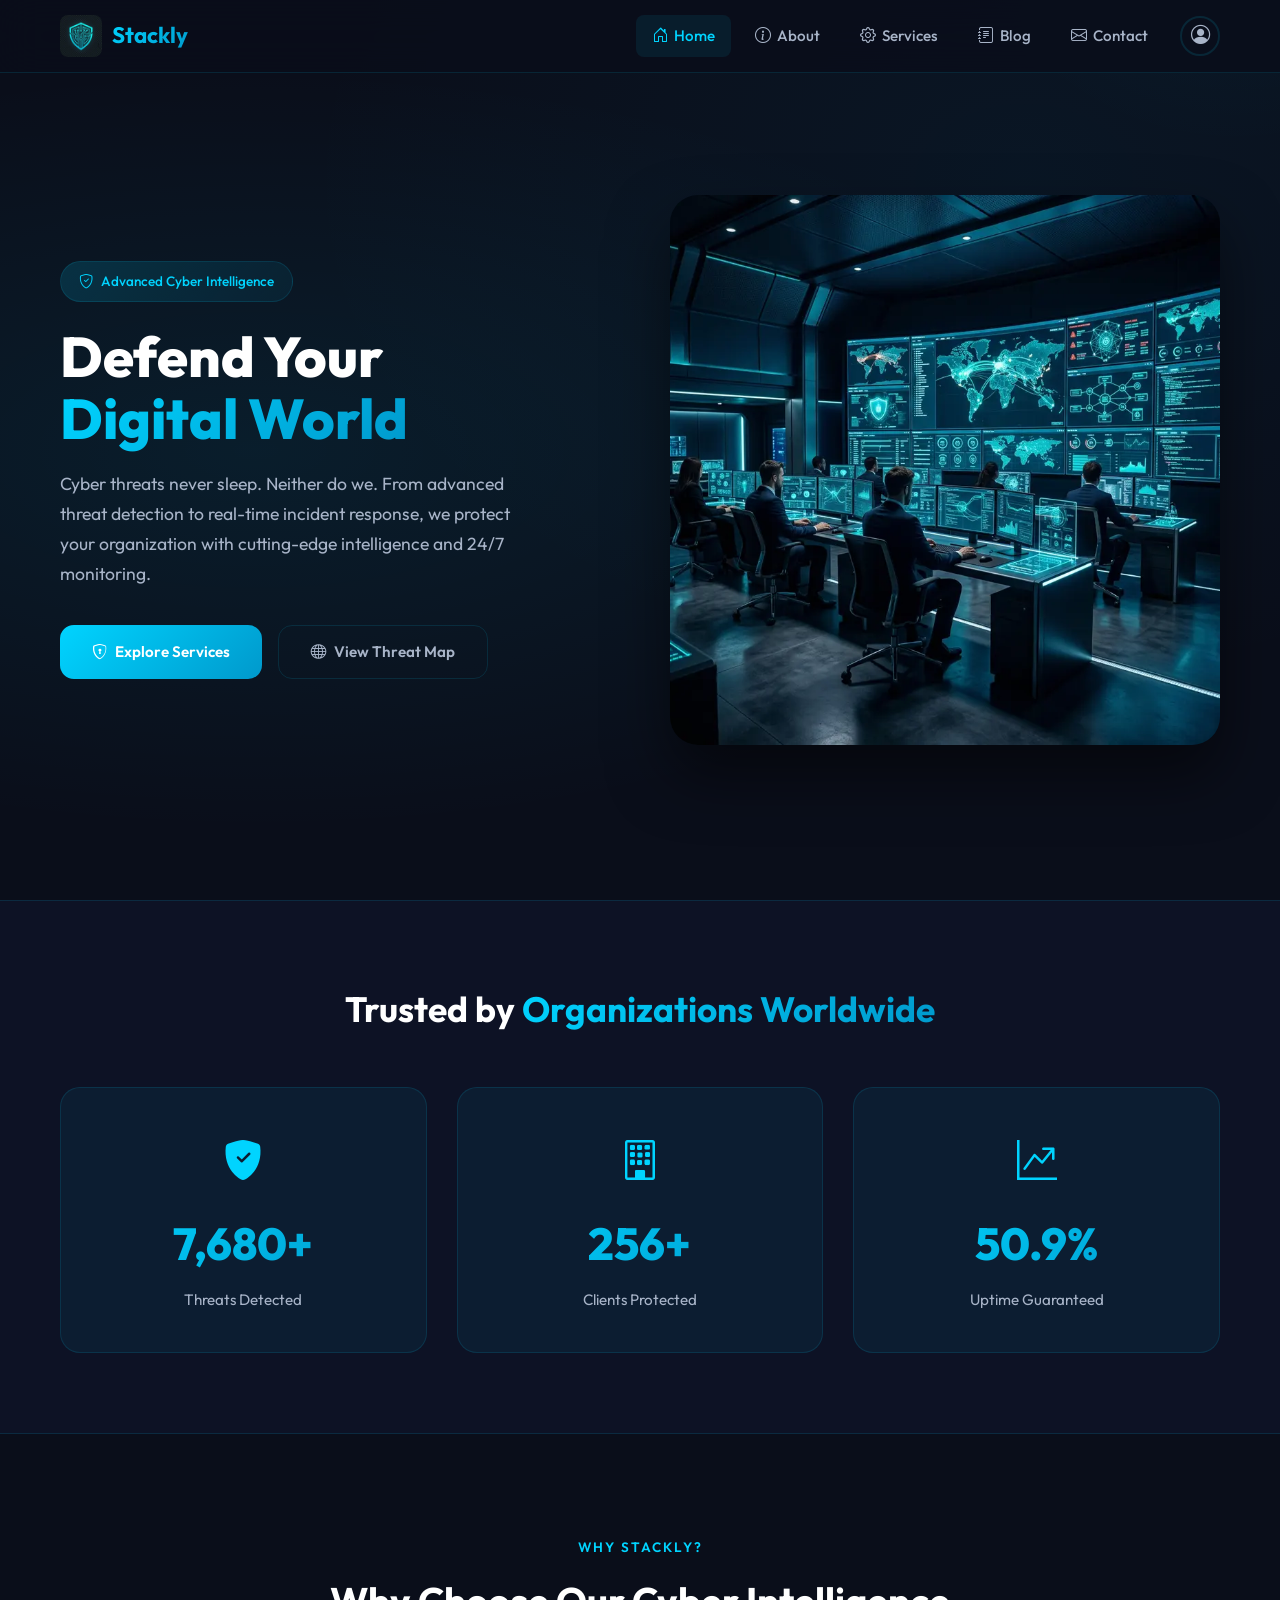
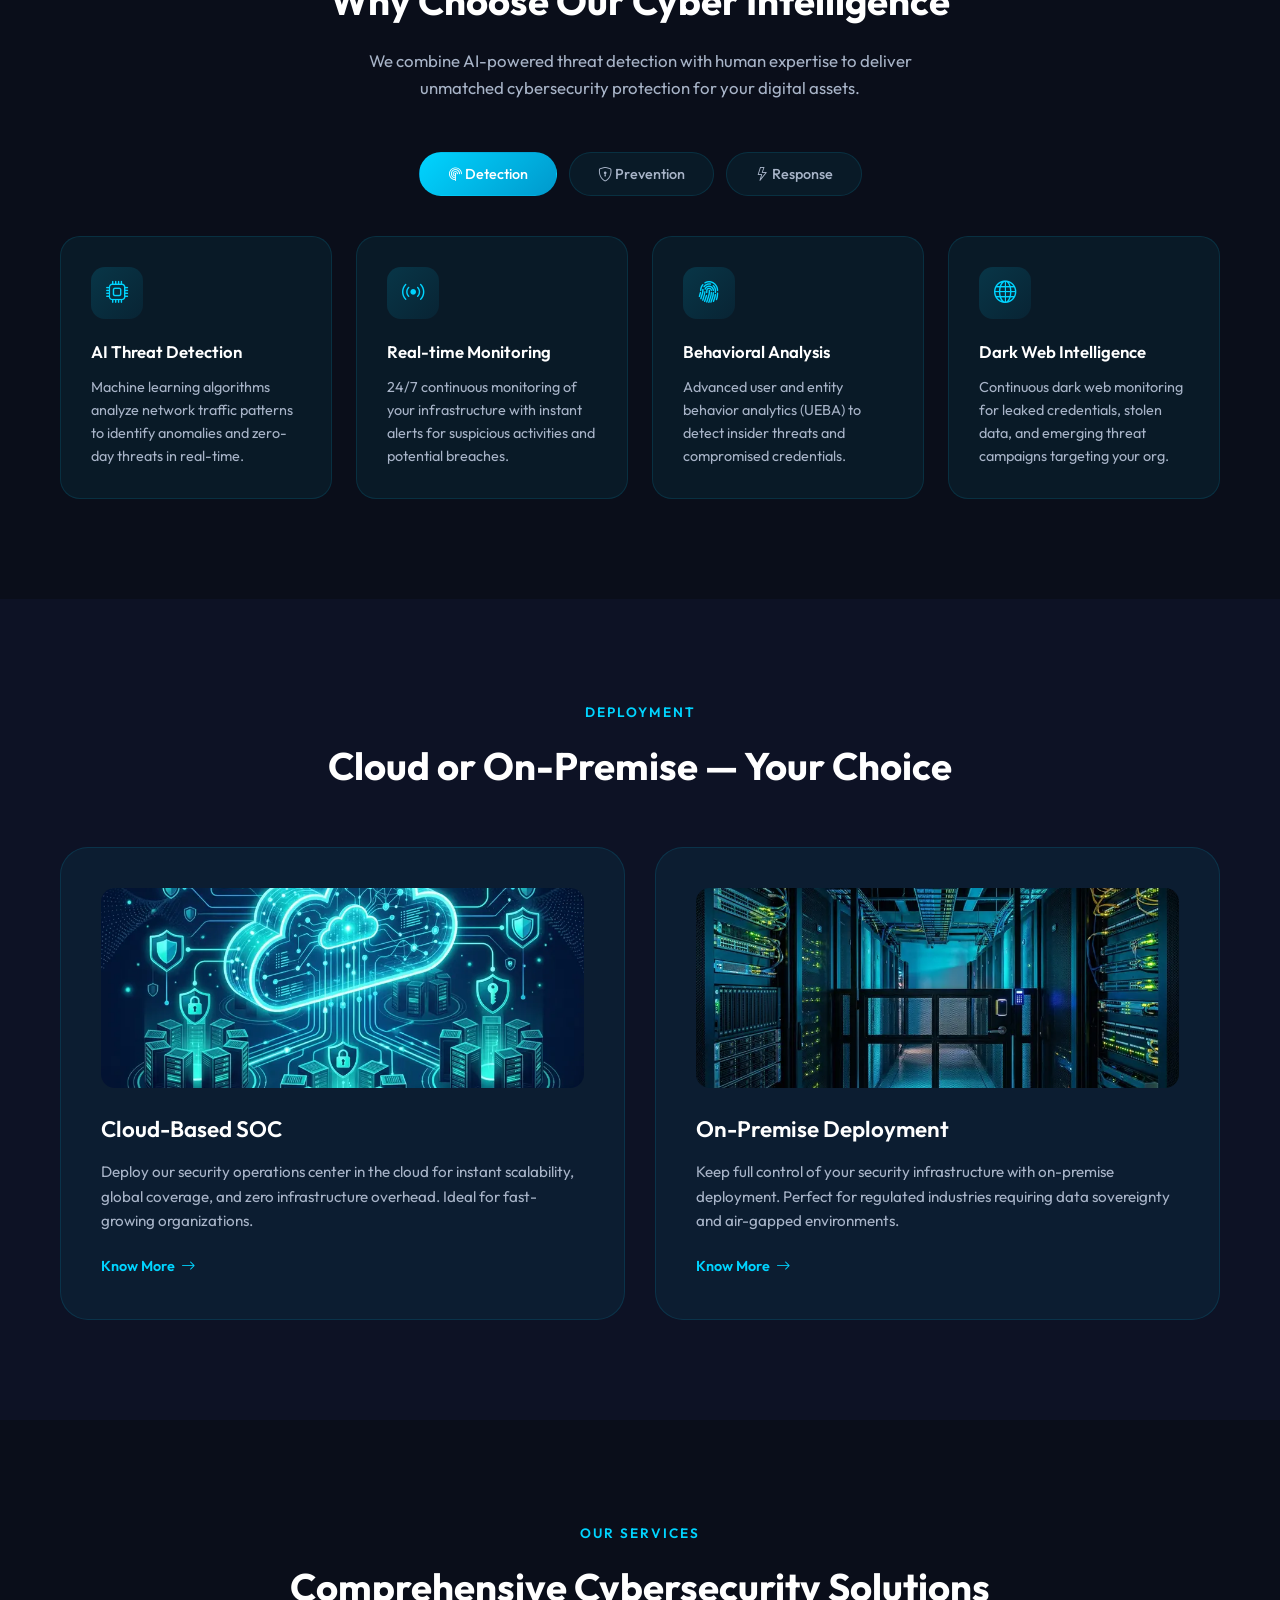
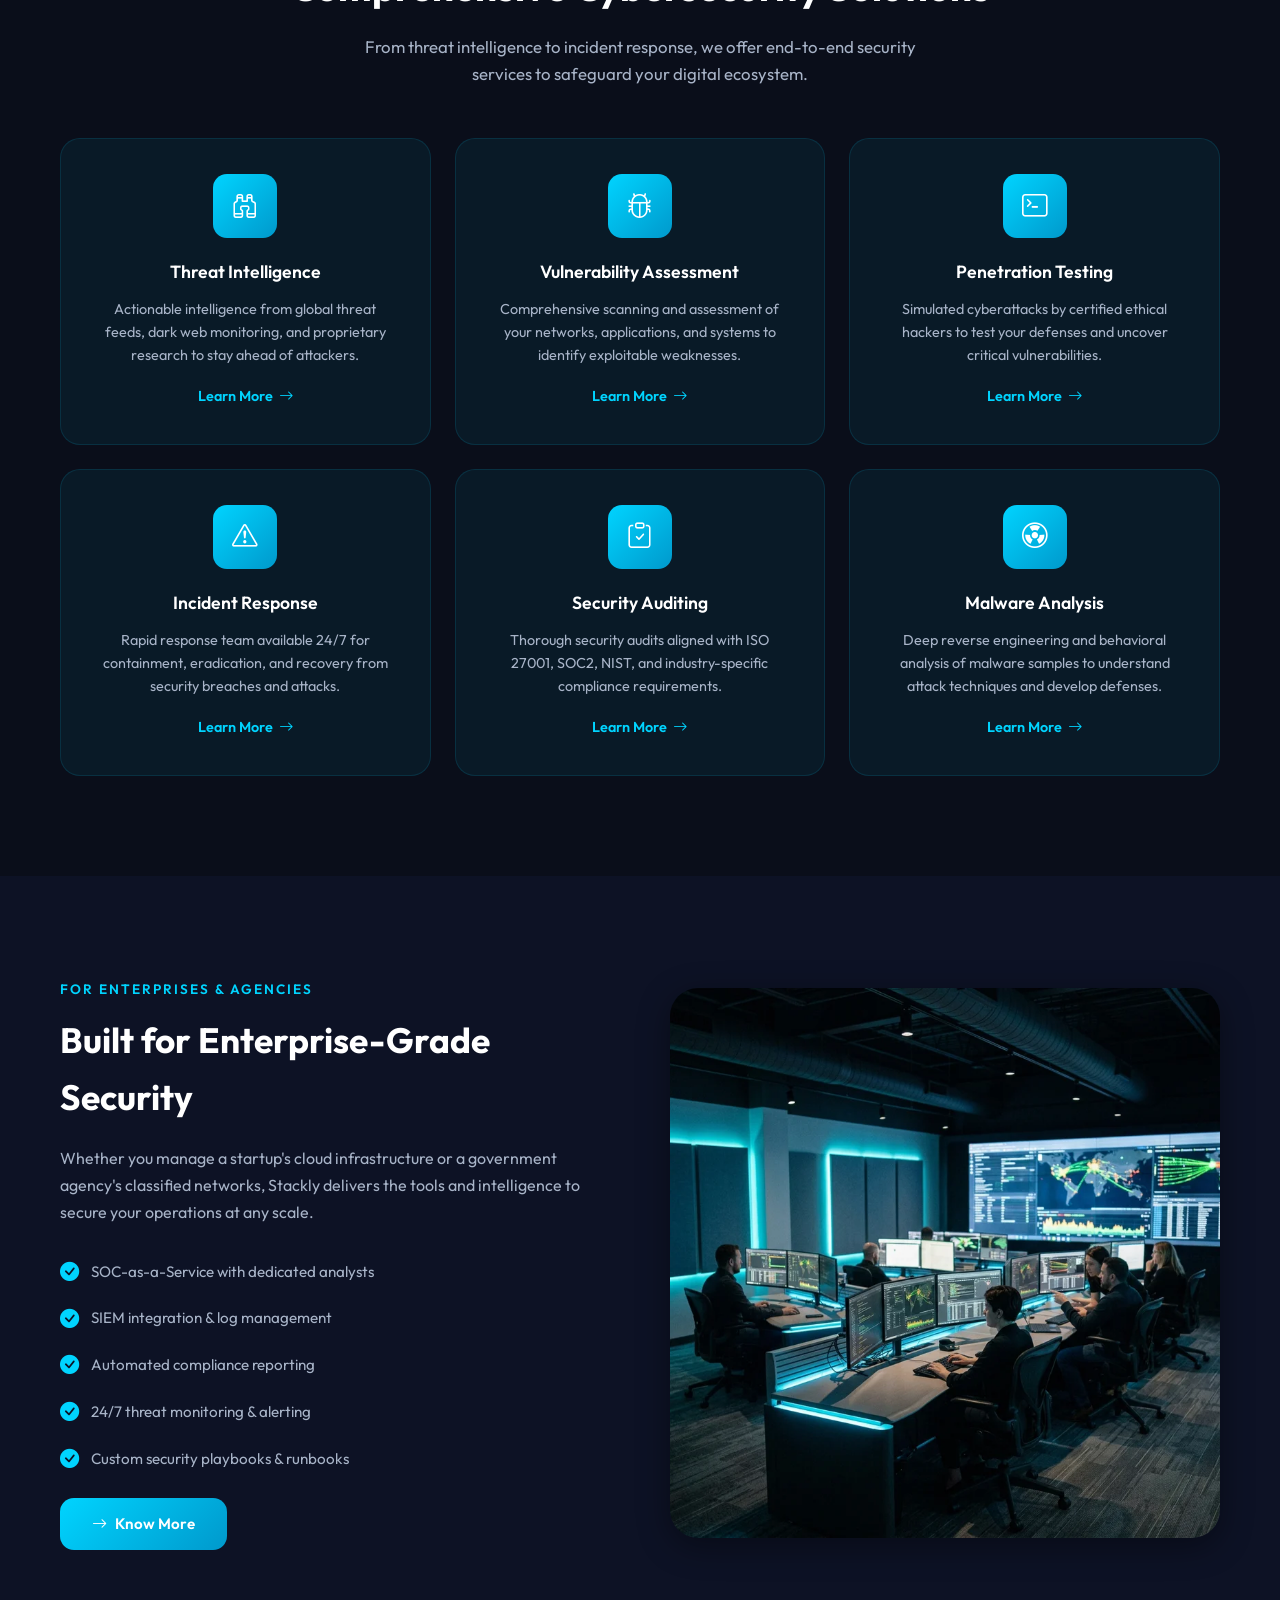
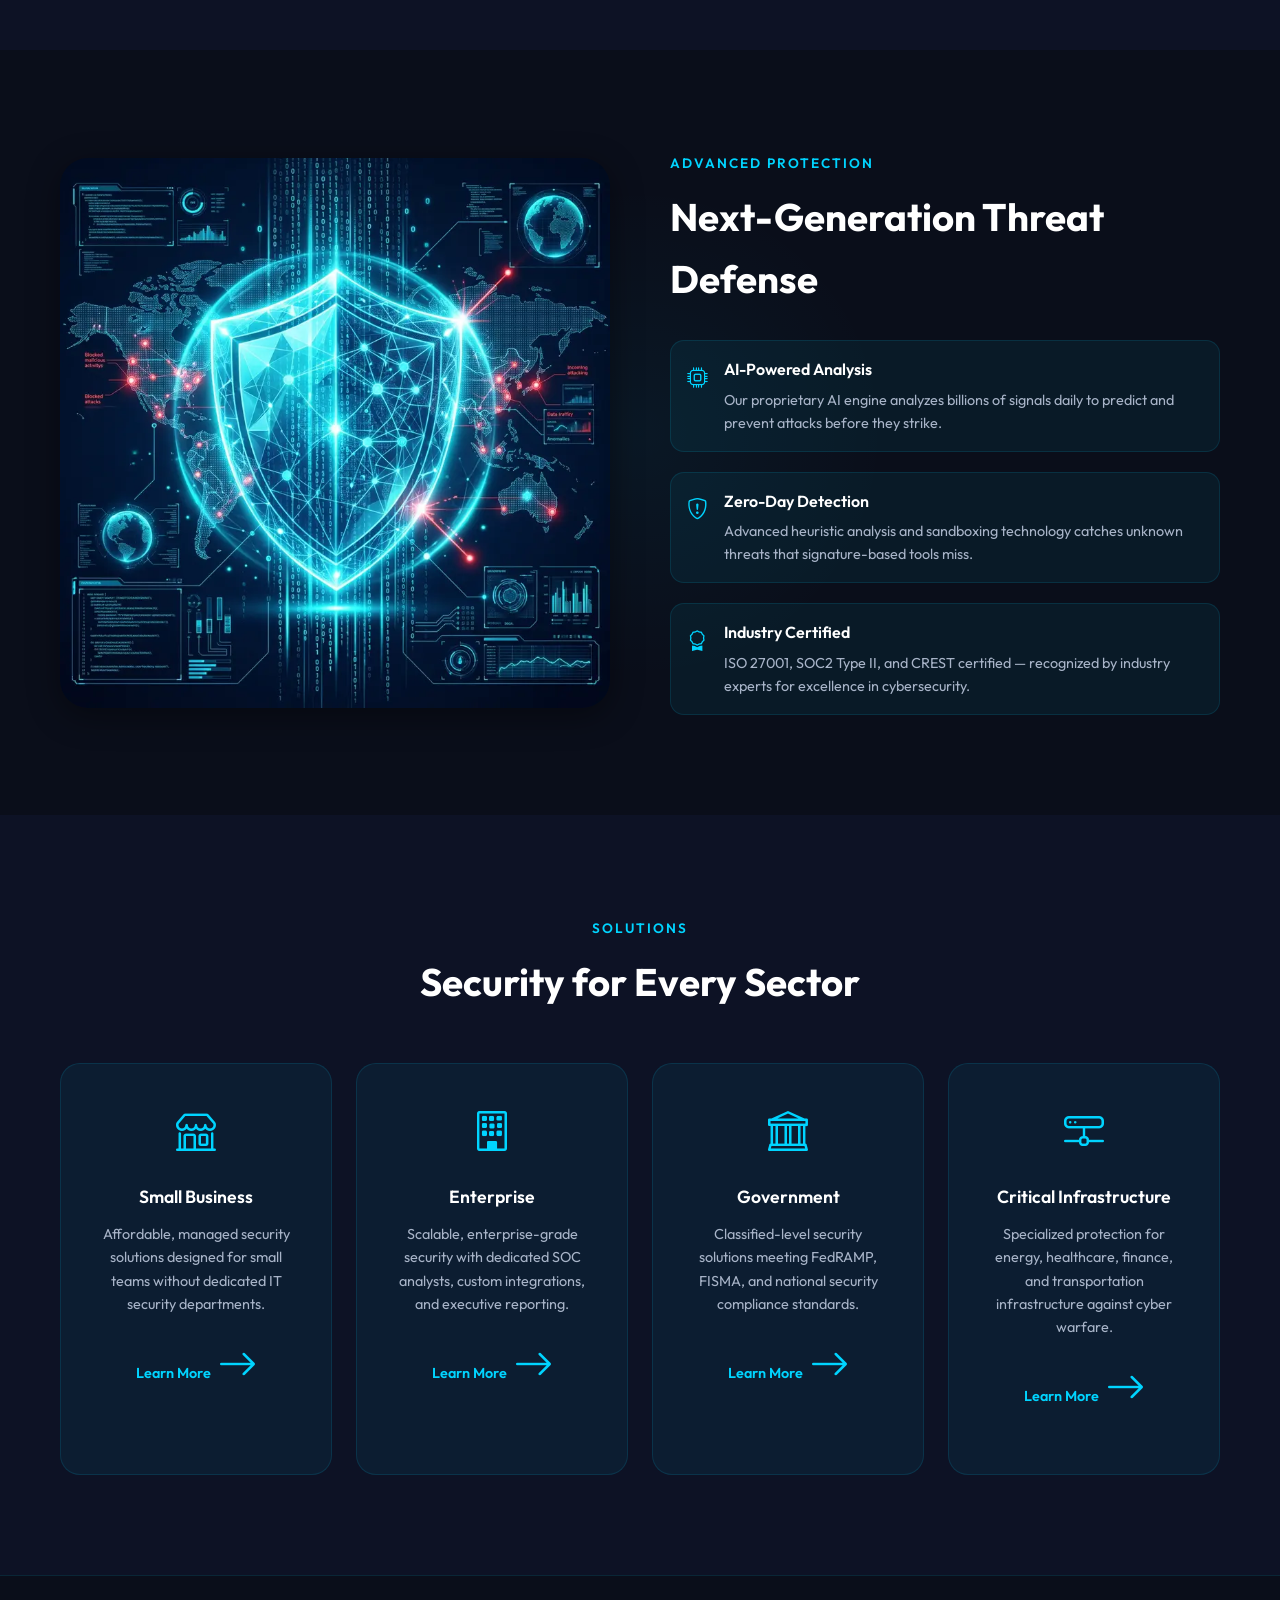
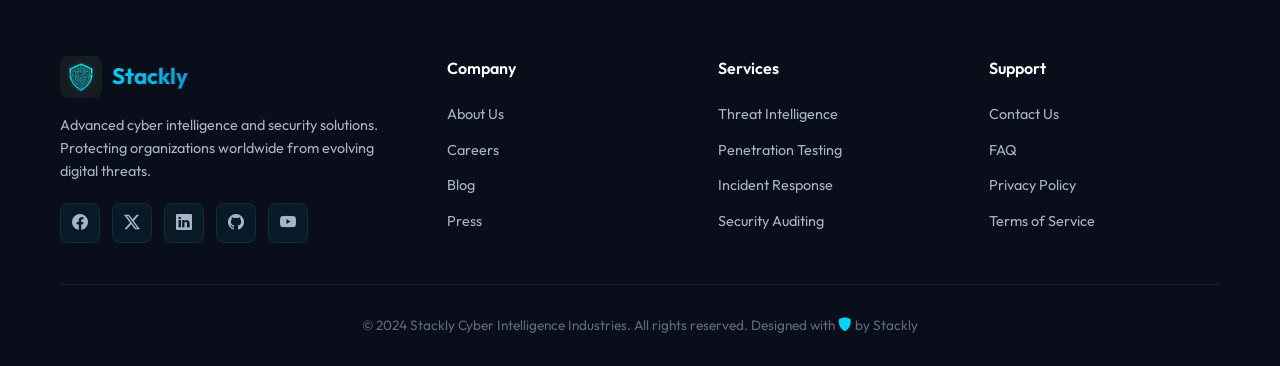
==== commit 45c8e39c: "Redirect all placeholder links to 404 error page All buttons and links that were using href='#' (Lea" ====
--- a/index.html
+++ b/index.html
@@ -378,11 +378,11 @@
         </a>
         <p>Advanced cyber intelligence and security solutions. Protecting organizations worldwide from evolving digital threats.</p>
         <div class="footer-socials">
-          <a href="error.html" aria-label="Facebook"><i class="bi bi-facebook"></i></a>
-          <a href="error.html" aria-label="Twitter"><i class="bi bi-twitter-x"></i></a>
-          <a href="error.html" aria-label="LinkedIn"><i class="bi bi-linkedin"></i></a>
+          <a href="#" aria-label="Facebook"><i class="bi bi-facebook"></i></a>
+          <a href="#" aria-label="Twitter"><i class="bi bi-twitter-x"></i></a>
+          <a href="#" aria-label="LinkedIn"><i class="bi bi-linkedin"></i></a>
           <a href="https://github.com/lingalamanasa/Cyber-Intilegence" target="_blank" rel="noopener noreferrer" aria-label="GitHub"><i class="bi bi-github"></i></a>
-          <a href="error.html" aria-label="YouTube"><i class="bi bi-youtube"></i></a>
+          <a href="#" aria-label="YouTube"><i class="bi bi-youtube"></i></a>
         </div>
       </div>
       <div class="footer-column">
